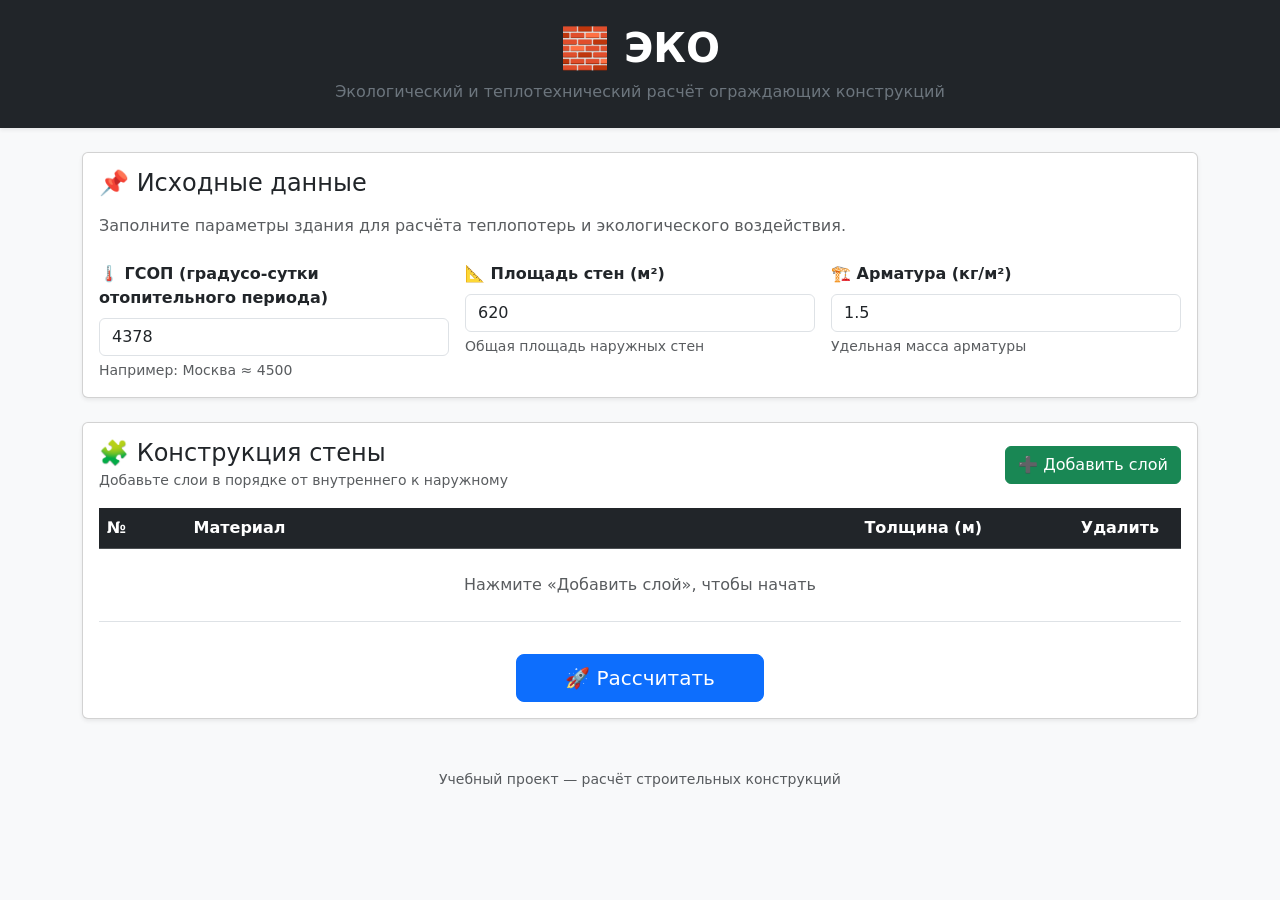
==== app/templates/index.html @ 48cca3e1 "front back connect" ====
<!DOCTYPE html>
<html lang="ru">
<head>
    <meta charset="UTF-8" />
    <meta name="viewport" content="width=device-width, initial-scale=1.0" />
    <title>ЭКО — расчёт параметров стен</title>

    <link href="https://cdn.jsdelivr.net/npm/bootstrap@5.3.0/dist/css/bootstrap.min.css" rel="stylesheet" />
    <link rel="stylesheet" href="/static/style.css" />
</head>

<body class="bg-light">

<!-- HEADER -->
<header class="bg-dark text-white py-4 shadow-sm">
    <div class="container text-center">
        <h1 class="fw-bold">🧱 ЭКО</h1>
        <p class="mb-0 text-secondary">
            Экологический и теплотехнический расчёт ограждающих конструкций
        </p>
    </div>
</header>

<main class="container my-4">

    <!-- INPUT CARD -->
    <div class="card shadow-sm mb-4">
        <div class="card-body">

            <h4 class="mb-3">📌 Исходные данные</h4>
            <p class="text-muted mb-4">
                Заполните параметры здания для расчёта теплопотерь и экологического воздействия.
            </p>

            <div class="row g-3">

                <div class="col-md-4">
                    <label class="form-label fw-semibold">
                        🌡 ГСОП (градусо-сутки отопительного периода)
                    </label>
                    <input id="gsopInput" type="number" class="form-control" value="4378">
                    <div class="form-text">Например: Москва ≈ 4500</div>
                </div>

                <div class="col-md-4">
                    <label class="form-label fw-semibold">
                        📐 Площадь стен (м²)
                    </label>
                    <input id="areaInput" type="number" class="form-control" value="620">
                    <div class="form-text">Общая площадь наружных стен</div>
                </div>

                <div class="col-md-4">
                    <label class="form-label fw-semibold">
                        🏗 Арматура (кг/м²)
                    </label>
                    <input id="armatureInput" type="number" class="form-control" value="1.5">
                    <div class="form-text">Удельная масса арматуры</div>
                </div>

            </div>
        </div>
    </div>

    <!-- LAYERS CARD -->
    <div class="card shadow-sm mb-4">
        <div class="card-body">

            <div class="d-flex justify-content-between align-items-center mb-3">
                <div>
                    <h4 class="mb-0">🧩 Конструкция стены</h4>
                    <small class="text-muted">Добавьте слои в порядке от внутреннего к наружному</small>
                </div>

                <button id="addLayerBtn" class="btn btn-success">
                    ➕ Добавить слой
                </button>
            </div>

            <div class="table-responsive">
                <table class="table table-hover align-middle">
                    <thead class="table-dark">
                        <tr>
                            <th style="width: 8%">№</th>
                            <th>Материал</th>
                            <th style="width: 20%">Толщина (м)</th>
                            <th style="width: 10%">Удалить</th>
                        </tr>
                    </thead>
                    <tbody id="layersBody">
                        <tr>
                            <td colspan="4" class="text-center text-muted py-4">
                                Нажмите «Добавить слой», чтобы начать
                            </td>
                        </tr>
                    </tbody>
                </table>
            </div>

            <div class="text-center mt-3">
                <button id="calculateBtn" class="btn btn-primary btn-lg px-5">
                    🚀 Рассчитать
                </button>
            </div>

        </div>
    </div>

    <!-- RESULTS -->
    <div id="resultsSection" class="card shadow-sm" style="display:none;">
        <div class="card-body">

            <h4 class="mb-3">📊 Результаты расчёта</h4>

            <div class="alert alert-info">
                Ниже показаны результаты по каждому слою и итоговые значения
            </div>

            <div class="table-responsive">
                <table class="table table-striped align-middle">
                    <thead class="table-dark">
                        <tr>
                            <th>№</th>
                            <th>Материал</th>
                            <th>Масса (кг/м²)</th>
                            <th>CO₂ (кг)</th>
                            <th>Энергия (МДж)</th>
                        </tr>
                    </thead>
                    <tbody id="resultBody"></tbody>
                </table>
            </div>

            <hr>

            <div class="row g-3">

                <div class="col-md-4">
                    <div class="card border-primary">
                        <div class="card-body">
                            <h6 class="text-primary">⚖️ Масса</h6>
                            <div id="footerMass" class="fs-5 fw-bold">-</div>
                        </div>
                    </div>
                </div>

                <div class="col-md-4">
                    <div class="card border-danger">
                        <div class="card-body">
                            <h6 class="text-danger">🌫 CO₂</h6>
                            <div id="footerCo2" class="fs-5 fw-bold">-</div>
                        </div>
                    </div>
                </div>

                <div class="col-md-4">
                    <div class="card border-success">
                        <div class="card-body">
                            <h6 class="text-success">⚡ Энергия</h6>
                            <div id="footerEnergy" class="fs-5 fw-bold">-</div>
                        </div>
                    </div>
                </div>

            </div>

            <hr>

            <div class="row g-3">

                <div class="col-md-6">
                    <div class="p-3 border rounded bg-light">
                        <h6>🔥 Теплотехника</h6>
                        <p class="mb-1">R₀: <span id="resultR0" class="fw-bold"></span></p>
                        <p class="mb-1">Потери (1 м²): <span id="resultQPerM2"></span></p>
                        <p class="mb-0">Потери (всего): <span id="resultQTotal"></span></p>
                    </div>
                </div>

                <div class="col-md-6">
                    <div class="p-3 border rounded bg-light">
                        <h6>⛽ Газ</h6>
                        <p class="mb-1">1 м²: <span id="resultVPerM2"></span></p>
                        <p class="mb-0">Всего: <span id="resultVTotal"></span></p>
                    </div>
                </div>

            </div>

        </div>
    </div>

</main>

<footer class="text-center py-4 text-muted">
    <small>Учебный проект — расчёт строительных конструкций</small>
</footer>

<script src="/static/script.js" defer></script>
</body>
</html>
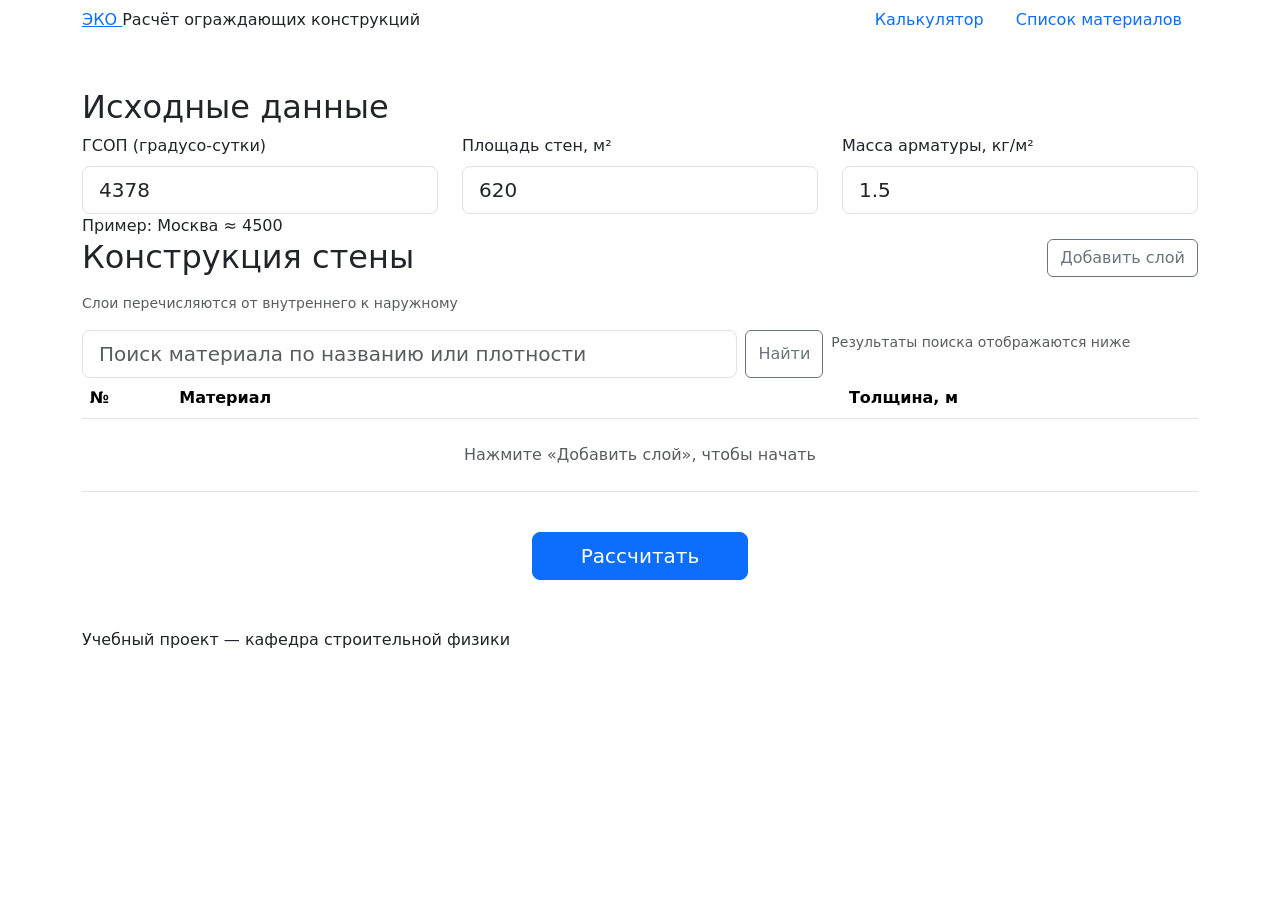
==== commit 250ab304: "front end final" ====
--- a/app/templates/index.html
+++ b/app/templates/index.html
@@ -1,90 +1,107 @@
 <!DOCTYPE html>
 <html lang="ru">
 <head>
-    <meta charset="UTF-8" />
-    <meta name="viewport" content="width=device-width, initial-scale=1.0" />
-    <title>ЭКО — расчёт параметров стен</title>
+    <meta charset="UTF-8">
+    <meta name="viewport" content="width=device-width, initial-scale=1.0">
+    <title>ЭКО — Калькулятор</title>
+    <link href="https://cdn.jsdelivr.net/npm/bootstrap@5.3.0/dist/css/bootstrap.min.css" rel="stylesheet">
+    <link rel="stylesheet" href="/static/style.css">
+</head>
+<body>
 
-    <link href="https://cdn.jsdelivr.net/npm/bootstrap@5.3.0/dist/css/bootstrap.min.css" rel="stylesheet" />
-    <link rel="stylesheet" href="/static/style.css" />
-</head>
-
-<body class="bg-light">
-
-<!-- HEADER -->
-<header class="bg-dark text-white py-4 shadow-sm">
-    <div class="container text-center">
-        <h1 class="fw-bold">🧱 ЭКО</h1>
-        <p class="mb-0 text-secondary">
-            Экологический и теплотехнический расчёт ограждающих конструкций
-        </p>
-    </div>
-</header>
-
-<main class="container my-4">
-
-    <!-- INPUT CARD -->
-    <div class="card shadow-sm mb-4">
-        <div class="card-body">
-
-            <h4 class="mb-3">📌 Исходные данные</h4>
-            <p class="text-muted mb-4">
-                Заполните параметры здания для расчёта теплопотерь и экологического воздействия.
-            </p>
-
-            <div class="row g-3">
-
-                <div class="col-md-4">
-                    <label class="form-label fw-semibold">
-                        🌡 ГСОП (градусо-сутки отопительного периода)
-                    </label>
-                    <input id="gsopInput" type="number" class="form-control" value="4378">
-                    <div class="form-text">Например: Москва ≈ 4500</div>
+    <!-- Хедер -->
+    <header class="site-header">
+        <div class="container">
+            <div class="row align-items-center">
+                <div class="col">
+                    <a href="/" class="logo-link">
+                        <span class="site-title">ЭКО</span>
+                    </a>
+                    <span class="site-subtitle">Расчёт ограждающих конструкций</span>
                 </div>
-
-                <div class="col-md-4">
-                    <label class="form-label fw-semibold">
-                        📐 Площадь стен (м²)
-                    </label>
-                    <input id="areaInput" type="number" class="form-control" value="620">
-                    <div class="form-text">Общая площадь наружных стен</div>
+                <div class="col-auto">
+                    <nav class="nav nav-header">
+                        <a href="/" class="nav-link active">Калькулятор</a>
+                        <a href="/materials" class="nav-link">Список материалов</a>
+                    </nav>
                 </div>
-
-                <div class="col-md-4">
-                    <label class="form-label fw-semibold">
-                        🏗 Арматура (кг/м²)
-                    </label>
-                    <input id="armatureInput" type="number" class="form-control" value="1.5">
-                    <div class="form-text">Удельная масса арматуры</div>
-                </div>
-
             </div>
         </div>
-    </div>
+    </header>
 
-    <!-- LAYERS CARD -->
-    <div class="card shadow-sm mb-4">
-        <div class="card-body">
+    <main class="container py-5">
 
+        <!-- Исходные данные -->
+        <section class="card-section">
+            <h2 class="section-title">Исходные данные</h2>
+            <div class="row g-4">
+                <div class="col-md-4">
+                    <label for="gsopInput" class="form-label">ГСОП (градусо-сутки)</label>
+                    <input type="number" class="form-control form-control-lg" id="gsopInput" value="4378">
+                    <div class="form-hint">Пример: Москва ≈ 4500</div>
+                </div>
+                <div class="col-md-4">
+                    <label for="areaInput" class="form-label">Площадь стен, м²</label>
+                    <input type="number" class="form-control form-control-lg" id="areaInput" value="620">
+                </div>
+                <div class="col-md-4">
+                    <label for="armatureInput" class="form-label">Масса арматуры, кг/м²</label>
+                    <input type="number" class="form-control form-control-lg" id="armatureInput" value="1.5">
+                </div>
+            </div>
+        </section>
+
+        <!-- Конструкция стены -->
+        <section class="card-section">
             <div class="d-flex justify-content-between align-items-center mb-3">
-                <div>
-                    <h4 class="mb-0">🧩 Конструкция стены</h4>
-                    <small class="text-muted">Добавьте слои в порядке от внутреннего к наружному</small>
+                <h2 class="section-title mb-0">Конструкция стены</h2>
+                <button id="addLayerBtn" class="btn btn-outline-secondary">Добавить слой</button>
+            </div>
+            <p class="text-muted small">Слои перечисляются от внутреннего к наружному</p>
+
+            <!-- Поиск -->
+            <div class="search-block">
+                <div class="row g-2">
+                    <div class="col-md-8">
+                        <div class="d-flex gap-2">
+                            <input type="text" id="materialSearch" class="form-control form-control-lg" placeholder="Поиск материала по названию или плотности">
+                            <button id="searchBtn" class="btn btn-outline-secondary">Найти</button>
+                            <button id="clearSearchBtn" class="btn btn-outline-secondary" style="display:none;">Сбросить</button>
+                        </div>
+                    </div>
+                    <div class="col-md-4">
+                        <span class="text-muted small">Результаты поиска отображаются ниже</span>
+                    </div>
                 </div>
-
-                <button id="addLayerBtn" class="btn btn-success">
-                    ➕ Добавить слой
-                </button>
             </div>
 
+            <!-- Результаты поиска -->
+            <div id="searchResults" style="display:none;" class="search-results">
+                <h6 class="search-results-title">Результаты поиска</h6>
+                <div class="table-responsive">
+                    <table class="table table-sm table-bordered search-table">
+                        <thead>
+                            <tr>
+                                <th>Наименование</th>
+                                <th>Плотность, кг/м³</th>
+                                <th style="width:120px;">Действие</th>
+                            </tr>
+                        </thead>
+                        <tbody id="searchResultsBody"></tbody>
+                    </table>
+                </div>
+                <div id="searchMessage" class="text-muted small"></div>
+            </div>
+
+            <!-- Таблица слоёв -->
             <div class="table-responsive">
-                <table class="table table-hover align-middle">
-                    <thead class="table-dark">
+                <table class="table layers-table">
+                    <thead>
                         <tr>
-                            <th style="width: 8%">№</th>
+                            <th style="width:8%;">№</th>
                             <th>Материал</th>
-                            <th style="width: 20%">Толщина (м)</th>
-                            <th style="width: 10%">Удалить</th>
+                            <th style="width:22%;">Толщина, м</th>
+                            <th style="width:10%;"></th>
                         </tr>
                     </thead>
                     <tbody id="layersBody">
@@ -97,105 +114,73 @@
                 </table>
             </div>
 
-            <div class="text-center mt-3">
-                <button id="calculateBtn" class="btn btn-primary btn-lg px-5">
-                    🚀 Рассчитать
-                </button>
+            <div class="text-center mt-4">
+                <button id="calculateBtn" class="btn btn-primary btn-lg px-5">Рассчитать</button>
             </div>
+        </section>
 
-        </div>
-    </div>
-
-    <!-- RESULTS -->
-    <div id="resultsSection" class="card shadow-sm" style="display:none;">
-        <div class="card-body">
-
-            <h4 class="mb-3">📊 Результаты расчёта</h4>
-
-            <div class="alert alert-info">
-                Ниже показаны результаты по каждому слою и итоговые значения
-            </div>
+        <!-- Результаты -->
+        <section id="resultsSection" class="card-section" style="display:none;">
+            <h2 class="section-title">Результаты расчёта</h2>
+            <p class="text-muted small">Детализация по слоям на 1 м² стены</p>
 
             <div class="table-responsive">
-                <table class="table table-striped align-middle">
-                    <thead class="table-dark">
+                <table class="table results-table">
+                    <thead>
                         <tr>
                             <th>№</th>
                             <th>Материал</th>
-                            <th>Масса (кг/м²)</th>
-                            <th>CO₂ (кг)</th>
-                            <th>Энергия (МДж)</th>
+                            <th>Масса, кг</th>
+                            <th>CO₂, кг экв</th>
+                            <th>Энергия, МДж</th>
                         </tr>
                     </thead>
                     <tbody id="resultBody"></tbody>
+                    <tfoot>
+                        <tr>
+                            <td colspan="2" class="text-end fw-semibold">Итого:</td>
+                            <td id="footerMass" class="fw-semibold">–</td>
+                            <td id="footerCo2" class="fw-semibold">–</td>
+                            <td id="footerEnergy" class="fw-semibold">–</td>
+                        </tr>
+                    </tfoot>
                 </table>
             </div>
 
-            <hr>
-
-            <div class="row g-3">
-
-                <div class="col-md-4">
-                    <div class="card border-primary">
-                        <div class="card-body">
-                            <h6 class="text-primary">⚖️ Масса</h6>
-                            <div id="footerMass" class="fs-5 fw-bold">-</div>
-                        </div>
+            <div class="row g-4 mt-3">
+                <div class="col-md-6">
+                    <div class="metric-card">
+                        <h6 class="metric-title">Теплотехнические показатели</h6>
+                        <ul class="metric-list">
+                            <li><span class="metric-label">Сопротивление теплопередаче R₀</span> <span id="resultR0" class="metric-value">–</span> м²·°С/Вт</li>
+                            <li><span class="metric-label">Потери через 1 м²</span> <span id="resultQPerM2">–</span> кВт·ч/год</li>
+                            <li><span class="metric-label">Общие потери</span> <span id="resultQTotal">–</span> кВт·ч/год</li>
+                        </ul>
                     </div>
                 </div>
-
-                <div class="col-md-4">
-                    <div class="card border-danger">
-                        <div class="card-body">
-                            <h6 class="text-danger">🌫 CO₂</h6>
-                            <div id="footerCo2" class="fs-5 fw-bold">-</div>
-                        </div>
+                <div class="col-md-6">
+                    <div class="metric-card">
+                        <h6 class="metric-title">Расход газа</h6>
+                        <ul class="metric-list">
+                            <li><span class="metric-label">На 1 м²</span> <span id="resultVPerM2">–</span> м³/год</li>
+                            <li><span class="metric-label">Общий</span> <span id="resultVTotal">–</span> м³/год</li>
+                        </ul>
                     </div>
                 </div>
-
-                <div class="col-md-4">
-                    <div class="card border-success">
-                        <div class="card-body">
-                            <h6 class="text-success">⚡ Энергия</h6>
-                            <div id="footerEnergy" class="fs-5 fw-bold">-</div>
-                        </div>
-                    </div>
-                </div>
-
             </div>
 
-            <hr>
+            <p class="text-muted small mt-4">Версия расчёта: <span id="calcVersion">–</span></p>
+        </section>
 
-            <div class="row g-3">
+    </main>
 
-                <div class="col-md-6">
-                    <div class="p-3 border rounded bg-light">
-                        <h6>🔥 Теплотехника</h6>
-                        <p class="mb-1">R₀: <span id="resultR0" class="fw-bold"></span></p>
-                        <p class="mb-1">Потери (1 м²): <span id="resultQPerM2"></span></p>
-                        <p class="mb-0">Потери (всего): <span id="resultQTotal"></span></p>
-                    </div>
-                </div>
+    <footer class="site-footer">
+        <div class="container">
+            <p class="mb-0">Учебный проект — кафедра строительной физики</p>
+        </div>
+    </footer>
 
-                <div class="col-md-6">
-                    <div class="p-3 border rounded bg-light">
-                        <h6>⛽ Газ</h6>
-                        <p class="mb-1">1 м²: <span id="resultVPerM2"></span></p>
-                        <p class="mb-0">Всего: <span id="resultVTotal"></span></p>
-                    </div>
-                </div>
-
-            </div>
-
-        </div>
-    </div>
-
-</main>
-
-<footer class="text-center py-4 text-muted">
-    <small>Учебный проект — расчёт строительных конструкций</small>
-</footer>
-
-<script src="/static/script.js" defer></script>
+    <script src="https://cdn.jsdelivr.net/npm/bootstrap@5.3.0/dist/js/bootstrap.bundle.min.js"></script>
+    <script src="/static/script.js"></script>
 </body>
 </html>
